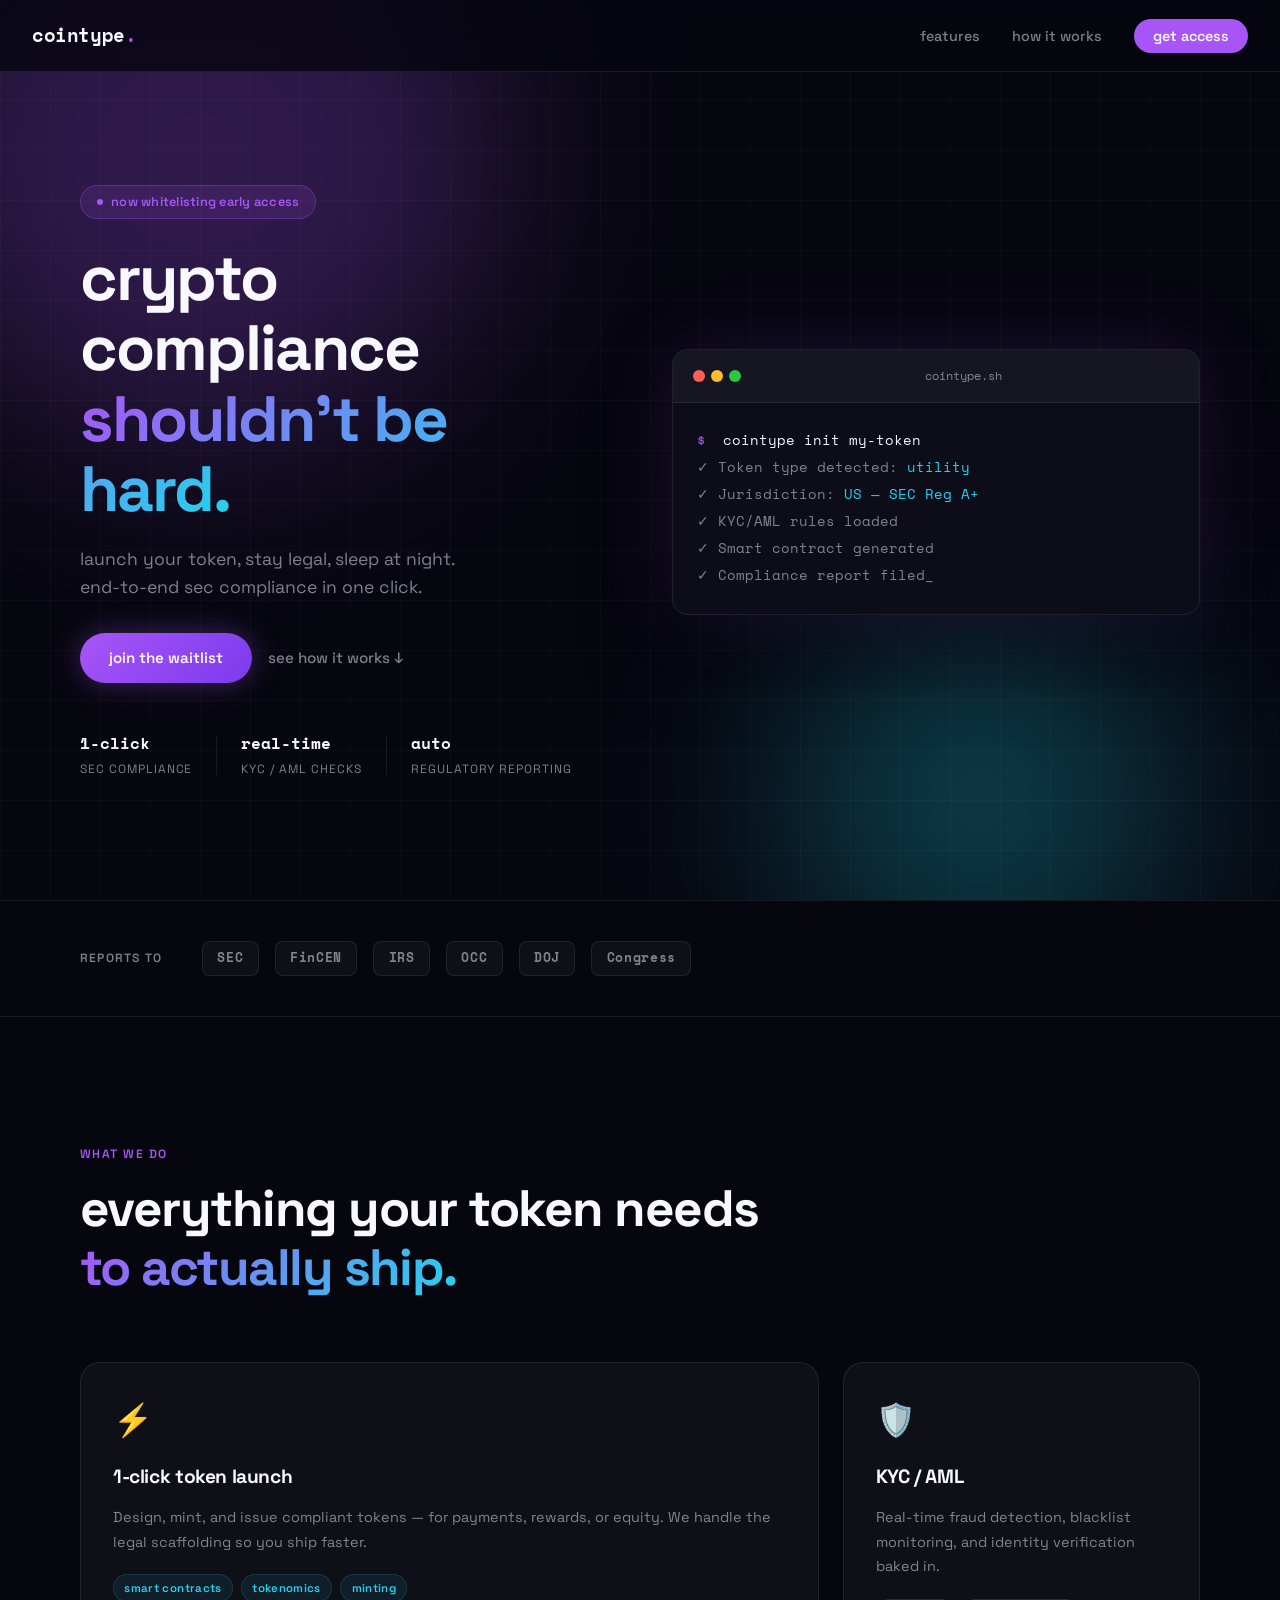
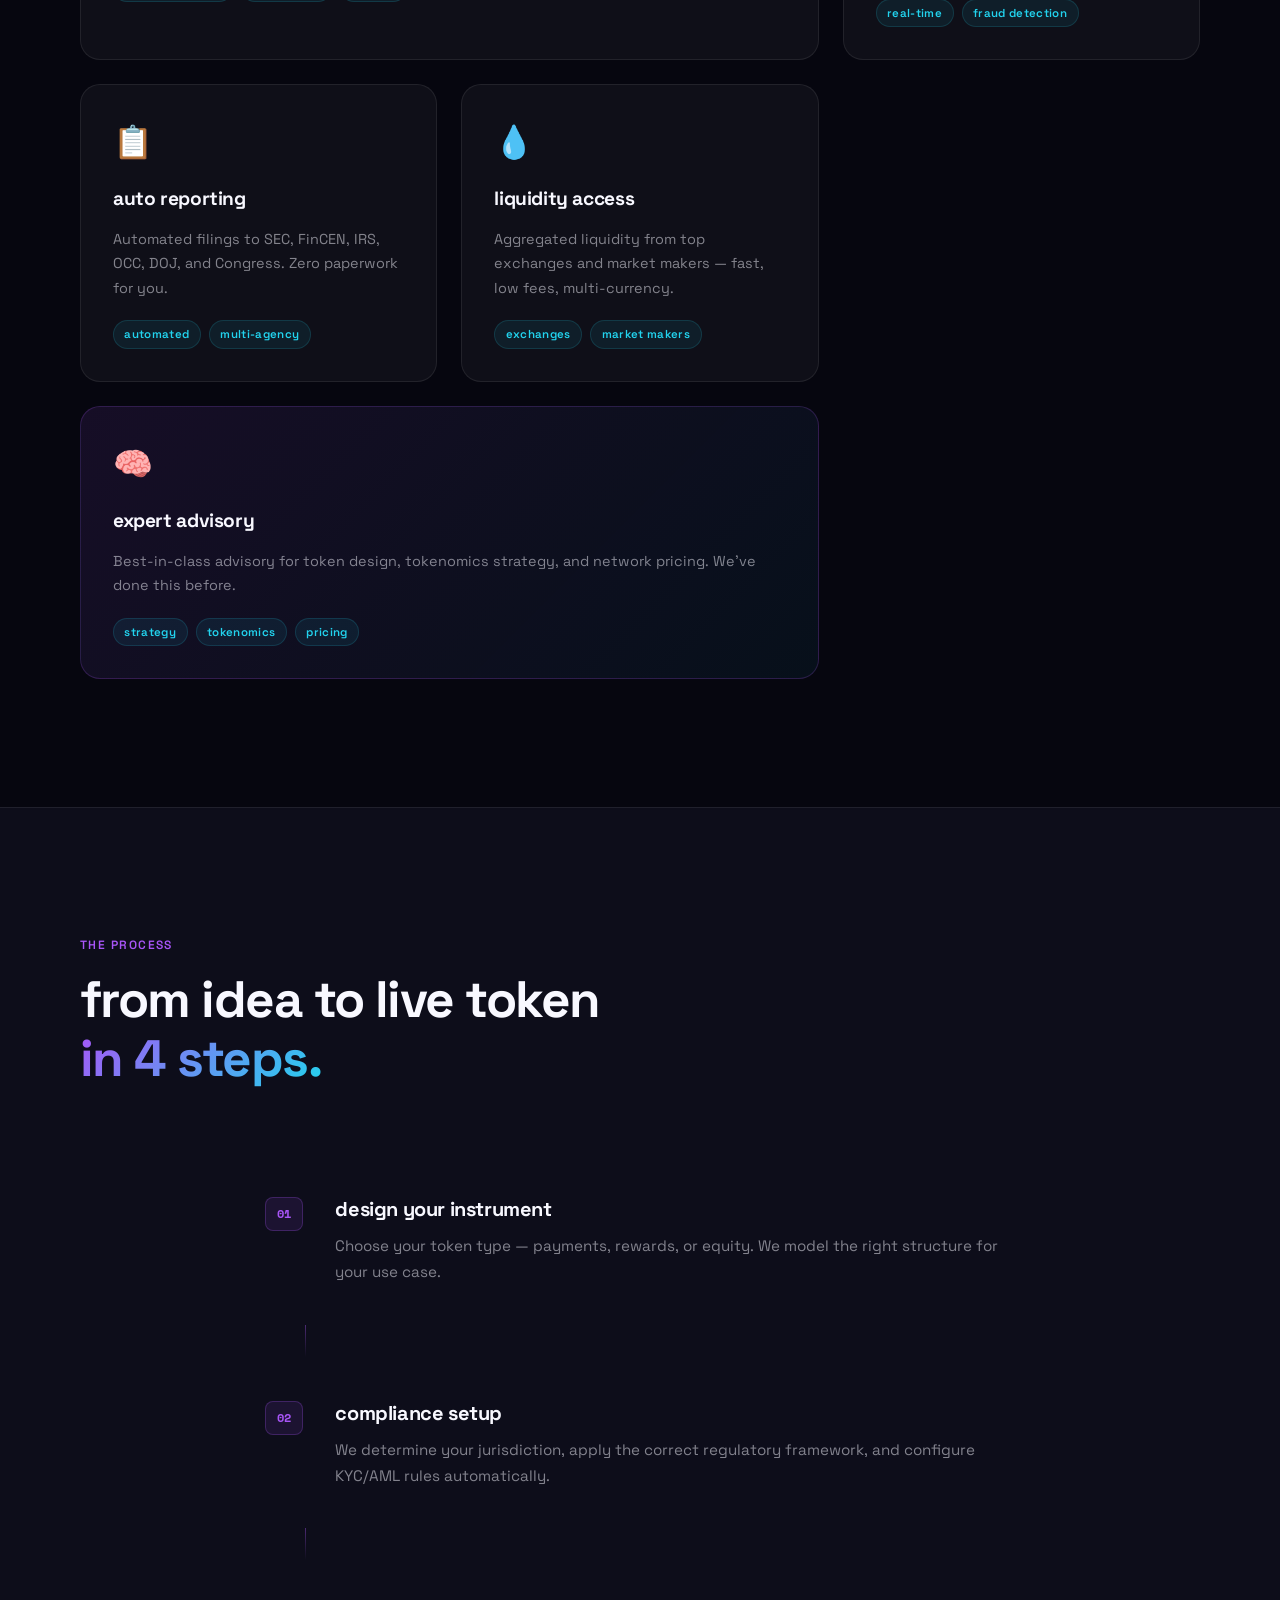
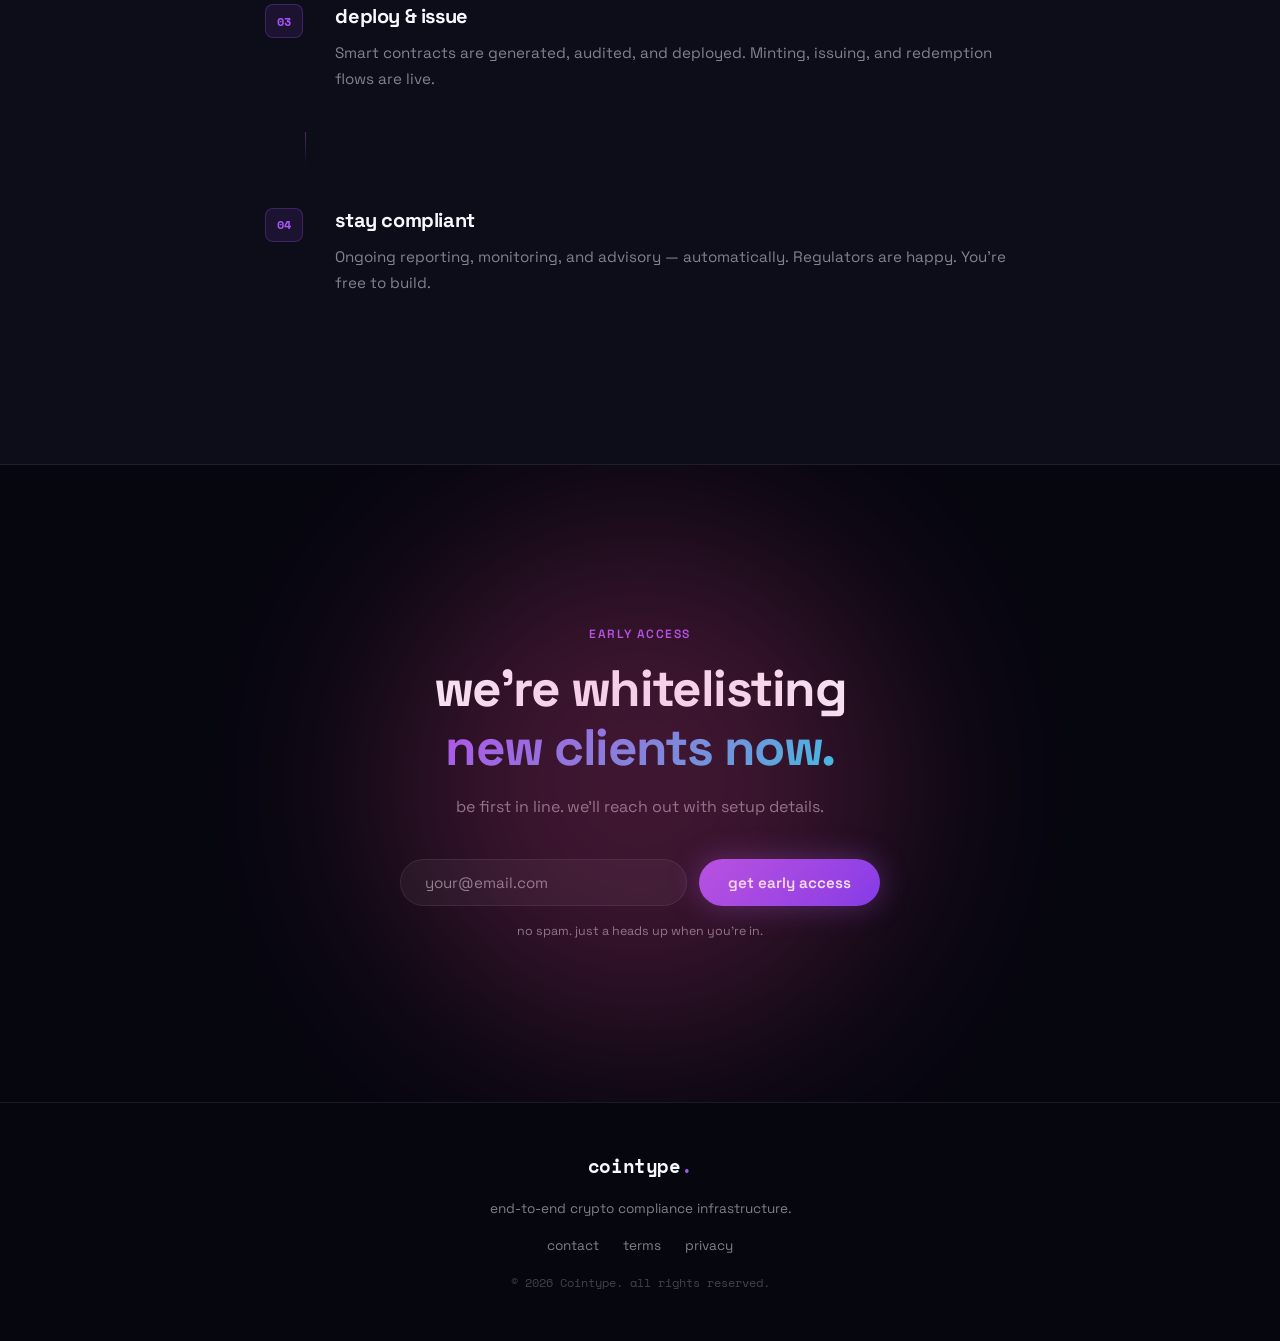
==== index.html @ ffee59d5 "Initial launch: Cointype redesign for Gen-Z/Gen-Alpha Co-Authored-By: Claude Sonnet 4.6 <noreply@ant" ====
<!DOCTYPE html>
<html lang="en">
<head>
  <meta charset="UTF-8" />
  <meta name="viewport" content="width=device-width, initial-scale=1.0" />
  <title>Cointype — Compliance, Unlocked</title>
  <link rel="preconnect" href="https://fonts.googleapis.com" />
  <link rel="preconnect" href="https://fonts.gstatic.com" crossorigin />
  <link href="https://fonts.googleapis.com/css2?family=Space+Grotesk:wght@300;400;500;600;700&family=Space+Mono:wght@400;700&display=swap" rel="stylesheet" />
  <link rel="stylesheet" href="styles.css" />
</head>
<body>

  <!-- NAV -->
  <nav class="nav">
    <a href="#" class="nav-logo">cointype<span class="dot">.</span></a>
    <ul class="nav-links">
      <li><a href="#features">features</a></li>
      <li><a href="#how">how it works</a></li>
      <li><a href="#waitlist" class="nav-cta">get access</a></li>
    </ul>
    <button class="hamburger" aria-label="menu">
      <span></span><span></span><span></span>
    </button>
  </nav>

  <!-- HERO -->
  <section class="hero">
    <div class="hero-bg">
      <div class="orb orb-1"></div>
      <div class="orb orb-2"></div>
      <div class="grid-overlay"></div>
    </div>
    <div class="hero-content">
      <div class="badge">
        <span class="badge-dot"></span>
        now whitelisting early access
      </div>
      <h1 class="hero-title">
        crypto compliance<br />
        <span class="gradient-text">shouldn't be hard.</span>
      </h1>
      <p class="hero-sub">
        launch your token, stay legal, sleep at night.<br />
        end-to-end sec compliance in one click.
      </p>
      <div class="hero-actions">
        <a href="#waitlist" class="btn-primary">join the waitlist</a>
        <a href="#how" class="btn-ghost">see how it works ↓</a>
      </div>
      <div class="hero-stats">
        <div class="stat">
          <span class="stat-num">1-click</span>
          <span class="stat-label">SEC compliance</span>
        </div>
        <div class="stat-div"></div>
        <div class="stat">
          <span class="stat-num">real-time</span>
          <span class="stat-label">KYC / AML checks</span>
        </div>
        <div class="stat-div"></div>
        <div class="stat">
          <span class="stat-num">auto</span>
          <span class="stat-label">regulatory reporting</span>
        </div>
      </div>
    </div>
    <div class="hero-visual">
      <div class="terminal">
        <div class="terminal-bar">
          <span class="t-dot red"></span>
          <span class="t-dot yellow"></span>
          <span class="t-dot green"></span>
          <span class="t-title">cointype.sh</span>
        </div>
        <div class="terminal-body">
          <p><span class="t-prompt">$</span> cointype init my-token</p>
          <p class="t-out">✓ Token type detected: <span class="t-hl">utility</span></p>
          <p class="t-out">✓ Jurisdiction: <span class="t-hl">US — SEC Reg A+</span></p>
          <p class="t-out">✓ KYC/AML rules loaded</p>
          <p class="t-out">✓ Smart contract generated</p>
          <p class="t-out typing">✓ Compliance report filed<span class="cursor">_</span></p>
        </div>
      </div>
    </div>
  </section>

  <!-- LOGOS -->
  <section class="logos-section">
    <p class="logos-label">reports to</p>
    <div class="logos-row">
      <span class="logo-tag">SEC</span>
      <span class="logo-tag">FinCEN</span>
      <span class="logo-tag">IRS</span>
      <span class="logo-tag">OCC</span>
      <span class="logo-tag">DOJ</span>
      <span class="logo-tag">Congress</span>
    </div>
  </section>

  <!-- FEATURES -->
  <section class="features" id="features">
    <div class="section-label">what we do</div>
    <h2 class="section-title">everything your token needs<br /><span class="gradient-text">to actually ship.</span></h2>

    <div class="features-grid">

      <div class="feature-card card-wide">
        <div class="feature-icon">⚡</div>
        <h3>1-click token launch</h3>
        <p>Design, mint, and issue compliant tokens — for payments, rewards, or equity. We handle the legal scaffolding so you ship faster.</p>
        <div class="feature-tags">
          <span>smart contracts</span>
          <span>tokenomics</span>
          <span>minting</span>
        </div>
      </div>

      <div class="feature-card">
        <div class="feature-icon">🛡️</div>
        <h3>KYC / AML</h3>
        <p>Real-time fraud detection, blacklist monitoring, and identity verification baked in.</p>
        <div class="feature-tags">
          <span>real-time</span>
          <span>fraud detection</span>
        </div>
      </div>

      <div class="feature-card">
        <div class="feature-icon">📋</div>
        <h3>auto reporting</h3>
        <p>Automated filings to SEC, FinCEN, IRS, OCC, DOJ, and Congress. Zero paperwork for you.</p>
        <div class="feature-tags">
          <span>automated</span>
          <span>multi-agency</span>
        </div>
      </div>

      <div class="feature-card">
        <div class="feature-icon">💧</div>
        <h3>liquidity access</h3>
        <p>Aggregated liquidity from top exchanges and market makers — fast, low fees, multi-currency.</p>
        <div class="feature-tags">
          <span>exchanges</span>
          <span>market makers</span>
        </div>
      </div>

      <div class="feature-card card-wide card-dark">
        <div class="feature-icon">🧠</div>
        <h3>expert advisory</h3>
        <p>Best-in-class advisory for token design, tokenomics strategy, and network pricing. We've done this before.</p>
        <div class="feature-tags">
          <span>strategy</span>
          <span>tokenomics</span>
          <span>pricing</span>
        </div>
      </div>

    </div>
  </section>

  <!-- HOW IT WORKS -->
  <section class="how" id="how">
    <div class="section-label">the process</div>
    <h2 class="section-title">from idea to live token<br /><span class="gradient-text">in 4 steps.</span></h2>

    <div class="steps">
      <div class="step">
        <div class="step-num">01</div>
        <div class="step-content">
          <h3>design your instrument</h3>
          <p>Choose your token type — payments, rewards, or equity. We model the right structure for your use case.</p>
        </div>
      </div>
      <div class="step-line"></div>
      <div class="step">
        <div class="step-num">02</div>
        <div class="step-content">
          <h3>compliance setup</h3>
          <p>We determine your jurisdiction, apply the correct regulatory framework, and configure KYC/AML rules automatically.</p>
        </div>
      </div>
      <div class="step-line"></div>
      <div class="step">
        <div class="step-num">03</div>
        <div class="step-content">
          <h3>deploy &amp; issue</h3>
          <p>Smart contracts are generated, audited, and deployed. Minting, issuing, and redemption flows are live.</p>
        </div>
      </div>
      <div class="step-line"></div>
      <div class="step">
        <div class="step-num">04</div>
        <div class="step-content">
          <h3>stay compliant</h3>
          <p>Ongoing reporting, monitoring, and advisory — automatically. Regulators are happy. You're free to build.</p>
        </div>
      </div>
    </div>
  </section>

  <!-- WAITLIST -->
  <section class="waitlist" id="waitlist">
    <div class="waitlist-inner">
      <div class="orb orb-3"></div>
      <div class="section-label">early access</div>
      <h2 class="waitlist-title">we're whitelisting<br /><span class="gradient-text">new clients now.</span></h2>
      <p class="waitlist-sub">be first in line. we'll reach out with setup details.</p>
      <form class="waitlist-form" id="waitlistForm">
        <input type="email" placeholder="your@email.com" required class="email-input" />
        <button type="submit" class="btn-primary">get early access</button>
      </form>
      <p class="waitlist-note">no spam. just a heads up when you're in.</p>
    </div>
  </section>

  <!-- FOOTER -->
  <footer class="footer">
    <div class="footer-inner">
      <a href="#" class="nav-logo">cointype<span class="dot">.</span></a>
      <p class="footer-tagline">end-to-end crypto compliance infrastructure.</p>
      <div class="footer-links">
        <a href="mailto:hello@cointype.io">contact</a>
        <a href="#">terms</a>
        <a href="#">privacy</a>
      </div>
      <p class="footer-copy">© 2026 Cointype. all rights reserved.</p>
    </div>
  </footer>

  <script src="script.js"></script>
</body>
</html>
---- styles.css ----
/* ==========================================
   COINTYPE — Gen-Z / Gen-Alpha Design System
   ========================================== */

*, *::before, *::after { box-sizing: border-box; margin: 0; padding: 0; }

:root {
  --bg:        #06060f;
  --bg-2:      #0d0d1a;
  --bg-card:   rgba(255,255,255,0.04);
  --border:    rgba(255,255,255,0.08);
  --purple:    #a855f7;
  --cyan:      #22d3ee;
  --pink:      #ec4899;
  --white:     #f8f8ff;
  --muted:     rgba(248,248,255,0.5);
  --font:      'Space Grotesk', sans-serif;
  --mono:      'Space Mono', monospace;
}

html { scroll-behavior: smooth; }

body {
  background: var(--bg);
  color: var(--white);
  font-family: var(--font);
  line-height: 1.6;
  overflow-x: hidden;
}

/* ── NAV ── */
.nav {
  position: fixed; top: 0; left: 0; right: 0; z-index: 100;
  display: flex; align-items: center; justify-content: space-between;
  padding: 1.25rem 2rem;
  background: rgba(6,6,15,0.8);
  backdrop-filter: blur(20px);
  border-bottom: 1px solid var(--border);
}

.nav-logo {
  font-family: var(--mono);
  font-size: 1.2rem;
  font-weight: 700;
  color: var(--white);
  text-decoration: none;
  letter-spacing: -0.02em;
}

.dot { color: var(--purple); }

.nav-links {
  display: flex; align-items: center; gap: 2rem;
  list-style: none;
}

.nav-links a {
  color: var(--muted);
  text-decoration: none;
  font-size: 0.9rem;
  font-weight: 500;
  transition: color 0.2s;
}

.nav-links a:hover { color: var(--white); }

.nav-cta {
  background: var(--purple) !important;
  color: var(--white) !important;
  padding: 0.5rem 1.2rem;
  border-radius: 100px;
  font-weight: 600 !important;
  transition: opacity 0.2s !important;
}
.nav-cta:hover { opacity: 0.85; }

.hamburger {
  display: none;
  flex-direction: column; gap: 5px;
  background: none; border: none; cursor: pointer; padding: 4px;
}
.hamburger span {
  display: block; width: 22px; height: 2px;
  background: var(--white); border-radius: 2px;
  transition: 0.3s;
}

/* ── HERO ── */
.hero {
  min-height: 100vh;
  display: grid;
  grid-template-columns: 1fr 1fr;
  align-items: center;
  gap: 4rem;
  padding: 10rem 5rem 6rem;
  position: relative;
  overflow: hidden;
}

.hero-bg {
  position: absolute; inset: 0; pointer-events: none; z-index: 0;
}

.orb {
  position: absolute; border-radius: 50%;
  filter: blur(100px); opacity: 0.25;
}
.orb-1 {
  width: 600px; height: 600px;
  background: var(--purple);
  top: -150px; left: -100px;
  animation: drift 8s ease-in-out infinite alternate;
}
.orb-2 {
  width: 400px; height: 400px;
  background: var(--cyan);
  bottom: -100px; right: 100px;
  animation: drift 10s ease-in-out infinite alternate-reverse;
}
.orb-3 {
  width: 500px; height: 500px;
  background: var(--pink);
  top: 50%; left: 50%;
  transform: translate(-50%, -50%);
  animation: drift 7s ease-in-out infinite alternate;
}

@keyframes drift {
  from { transform: translate(0, 0); }
  to   { transform: translate(30px, -30px); }
}

.grid-overlay {
  position: absolute; inset: 0;
  background-image:
    linear-gradient(rgba(255,255,255,0.025) 1px, transparent 1px),
    linear-gradient(90deg, rgba(255,255,255,0.025) 1px, transparent 1px);
  background-size: 50px 50px;
}

.hero-content { position: relative; z-index: 1; }
.hero-visual  { position: relative; z-index: 1; }

.badge {
  display: inline-flex; align-items: center; gap: 0.5rem;
  background: rgba(168, 85, 247, 0.12);
  border: 1px solid rgba(168, 85, 247, 0.3);
  color: var(--purple);
  padding: 0.35rem 1rem;
  border-radius: 100px;
  font-size: 0.8rem;
  font-weight: 600;
  letter-spacing: 0.02em;
  text-transform: lowercase;
  margin-bottom: 1.5rem;
}

.badge-dot {
  width: 6px; height: 6px; border-radius: 50%;
  background: var(--purple);
  animation: pulse 1.5s ease-in-out infinite;
}

@keyframes pulse {
  0%, 100% { opacity: 1; transform: scale(1); }
  50%       { opacity: 0.4; transform: scale(0.8); }
}

.hero-title {
  font-size: clamp(2.5rem, 5vw, 4.5rem);
  font-weight: 700;
  line-height: 1.1;
  letter-spacing: -0.03em;
  margin-bottom: 1.25rem;
}

.gradient-text {
  background: linear-gradient(135deg, var(--purple), var(--cyan));
  -webkit-background-clip: text;
  -webkit-text-fill-color: transparent;
  background-clip: text;
}

.hero-sub {
  font-size: 1.1rem;
  color: var(--muted);
  margin-bottom: 2rem;
  font-weight: 400;
}

.hero-actions {
  display: flex; align-items: center; gap: 1rem;
  flex-wrap: wrap;
  margin-bottom: 3rem;
}

.btn-primary {
  display: inline-block;
  background: linear-gradient(135deg, var(--purple), #7c3aed);
  color: var(--white);
  padding: 0.8rem 1.8rem;
  border-radius: 100px;
  font-weight: 600;
  font-size: 0.95rem;
  text-decoration: none;
  border: none;
  cursor: pointer;
  transition: transform 0.2s, box-shadow 0.2s;
  font-family: var(--font);
  box-shadow: 0 0 30px rgba(168,85,247,0.35);
}
.btn-primary:hover {
  transform: translateY(-2px);
  box-shadow: 0 0 50px rgba(168,85,247,0.55);
}

.btn-ghost {
  color: var(--muted);
  text-decoration: none;
  font-weight: 500;
  font-size: 0.95rem;
  transition: color 0.2s;
}
.btn-ghost:hover { color: var(--white); }

.hero-stats {
  display: flex; align-items: center; gap: 1.5rem;
}

.stat {
  display: flex; flex-direction: column; gap: 0.2rem;
}
.stat-num {
  font-family: var(--mono);
  font-size: 1rem;
  font-weight: 700;
  color: var(--white);
}
.stat-label {
  font-size: 0.75rem;
  color: var(--muted);
  text-transform: uppercase;
  letter-spacing: 0.08em;
}
.stat-div {
  width: 1px; height: 2.5rem;
  background: var(--border);
}

/* ── TERMINAL ── */
.terminal {
  background: #0d0d1a;
  border: 1px solid var(--border);
  border-radius: 16px;
  overflow: hidden;
  box-shadow: 0 0 80px rgba(168,85,247,0.15), 0 40px 80px rgba(0,0,0,0.5);
}

.terminal-bar {
  display: flex; align-items: center; gap: 6px;
  padding: 1rem 1.25rem;
  background: rgba(255,255,255,0.04);
  border-bottom: 1px solid var(--border);
}
.t-dot {
  width: 12px; height: 12px; border-radius: 50%;
}
.t-dot.red    { background: #ff5f57; }
.t-dot.yellow { background: #febc2e; }
.t-dot.green  { background: #28c840; }
.t-title {
  font-family: var(--mono);
  font-size: 0.75rem;
  color: var(--muted);
  margin-left: auto;
  margin-right: auto;
}

.terminal-body {
  padding: 1.5rem;
  font-family: var(--mono);
  font-size: 0.85rem;
  line-height: 2;
}

.t-prompt { color: var(--purple); margin-right: 0.5rem; }
.t-out    { color: var(--muted); }
.t-hl     { color: var(--cyan); }

.cursor {
  display: inline-block;
  animation: blink 1s step-end infinite;
}
@keyframes blink {
  0%, 100% { opacity: 1; }
  50%       { opacity: 0; }
}

.typing {
  animation: fadeIn 0.5s ease forwards;
}
@keyframes fadeIn {
  from { opacity: 0; } to { opacity: 1; }
}

/* ── LOGOS ── */
.logos-section {
  padding: 2.5rem 5rem;
  border-top: 1px solid var(--border);
  border-bottom: 1px solid var(--border);
  display: flex; align-items: center; gap: 2.5rem;
  flex-wrap: wrap;
}

.logos-label {
  font-size: 0.75rem;
  font-weight: 600;
  color: var(--muted);
  text-transform: uppercase;
  letter-spacing: 0.1em;
  white-space: nowrap;
}

.logos-row {
  display: flex; gap: 1rem; flex-wrap: wrap;
}

.logo-tag {
  font-family: var(--mono);
  font-size: 0.8rem;
  font-weight: 700;
  color: var(--muted);
  background: rgba(255,255,255,0.04);
  border: 1px solid var(--border);
  padding: 0.4rem 0.9rem;
  border-radius: 8px;
  letter-spacing: 0.05em;
  transition: color 0.2s, border-color 0.2s;
}
.logo-tag:hover {
  color: var(--purple);
  border-color: rgba(168,85,247,0.3);
}

/* ── FEATURES ── */
.features {
  padding: 8rem 5rem;
}

.section-label {
  font-size: 0.75rem;
  font-weight: 600;
  color: var(--purple);
  text-transform: uppercase;
  letter-spacing: 0.12em;
  margin-bottom: 1rem;
}

.section-title {
  font-size: clamp(2rem, 4vw, 3.2rem);
  font-weight: 700;
  letter-spacing: -0.03em;
  line-height: 1.15;
  margin-bottom: 4rem;
}

.features-grid {
  display: grid;
  grid-template-columns: repeat(3, 1fr);
  gap: 1.5rem;
}

.feature-card {
  background: var(--bg-card);
  border: 1px solid var(--border);
  border-radius: 20px;
  padding: 2rem;
  transition: border-color 0.3s, transform 0.3s;
}
.feature-card:hover {
  border-color: rgba(168,85,247,0.35);
  transform: translateY(-4px);
}

.card-wide { grid-column: span 2; }
.card-dark {
  background: linear-gradient(135deg, rgba(168,85,247,0.1), rgba(34,211,238,0.05));
  border-color: rgba(168,85,247,0.2);
}

.feature-icon {
  font-size: 2rem;
  margin-bottom: 1rem;
}

.feature-card h3 {
  font-size: 1.2rem;
  font-weight: 700;
  margin-bottom: 0.75rem;
  letter-spacing: -0.02em;
}

.feature-card p {
  color: var(--muted);
  font-size: 0.9rem;
  line-height: 1.7;
  margin-bottom: 1.25rem;
}

.feature-tags {
  display: flex; gap: 0.5rem; flex-wrap: wrap;
}

.feature-tags span {
  font-size: 0.72rem;
  font-weight: 600;
  color: var(--cyan);
  background: rgba(34,211,238,0.08);
  border: 1px solid rgba(34,211,238,0.15);
  padding: 0.25rem 0.65rem;
  border-radius: 100px;
  letter-spacing: 0.03em;
}

/* ── HOW IT WORKS ── */
.how {
  padding: 8rem 5rem;
  background: var(--bg-2);
  border-top: 1px solid var(--border);
  border-bottom: 1px solid var(--border);
}

.steps {
  display: flex; flex-direction: column;
  gap: 0;
  max-width: 750px;
  margin: 0 auto;
}

.step {
  display: flex; align-items: flex-start; gap: 2rem;
  padding: 2.5rem 0;
}

.step-num {
  font-family: var(--mono);
  font-size: 0.75rem;
  font-weight: 700;
  color: var(--purple);
  background: rgba(168,85,247,0.1);
  border: 1px solid rgba(168,85,247,0.25);
  padding: 0.4rem 0.7rem;
  border-radius: 8px;
  white-space: nowrap;
  flex-shrink: 0;
  margin-top: 0.25rem;
}

.step-content h3 {
  font-size: 1.25rem;
  font-weight: 700;
  letter-spacing: -0.02em;
  margin-bottom: 0.5rem;
}

.step-content p {
  color: var(--muted);
  font-size: 0.95rem;
  line-height: 1.7;
}

.step-line {
  width: 1px; height: 2rem;
  background: linear-gradient(to bottom, rgba(168,85,247,0.4), transparent);
  margin-left: 2.5rem;
}

/* ── WAITLIST ── */
.waitlist {
  padding: 10rem 5rem;
  position: relative;
  overflow: hidden;
  text-align: center;
}

.waitlist-inner {
  position: relative; z-index: 1;
  max-width: 600px; margin: 0 auto;
}

.waitlist-title {
  font-size: clamp(2.2rem, 4vw, 3.5rem);
  font-weight: 700;
  letter-spacing: -0.03em;
  line-height: 1.15;
  margin-bottom: 1rem;
}

.waitlist-sub {
  color: var(--muted);
  font-size: 1rem;
  margin-bottom: 2.5rem;
}

.waitlist-form {
  display: flex; gap: 0.75rem;
  max-width: 480px; margin: 0 auto 1rem;
  flex-wrap: wrap; justify-content: center;
}

.email-input {
  flex: 1; min-width: 200px;
  background: rgba(255,255,255,0.05);
  border: 1px solid var(--border);
  border-radius: 100px;
  padding: 0.8rem 1.5rem;
  color: var(--white);
  font-size: 0.95rem;
  font-family: var(--font);
  outline: none;
  transition: border-color 0.2s;
}
.email-input:focus {
  border-color: rgba(168,85,247,0.5);
}
.email-input::placeholder { color: var(--muted); }

.waitlist-note {
  font-size: 0.78rem;
  color: var(--muted);
}

/* ── FOOTER ── */
.footer {
  border-top: 1px solid var(--border);
  padding: 3rem 5rem;
}

.footer-inner {
  display: flex; flex-direction: column;
  align-items: center; gap: 1rem;
  text-align: center;
}

.footer-tagline {
  color: var(--muted);
  font-size: 0.85rem;
}

.footer-links {
  display: flex; gap: 1.5rem;
}

.footer-links a {
  color: var(--muted);
  text-decoration: none;
  font-size: 0.85rem;
  transition: color 0.2s;
}
.footer-links a:hover { color: var(--white); }

.footer-copy {
  font-size: 0.78rem;
  color: rgba(248,248,255,0.25);
  font-family: var(--mono);
}

/* ── RESPONSIVE ── */
@media (max-width: 1024px) {
  .hero {
    grid-template-columns: 1fr;
    padding: 8rem 2.5rem 5rem;
    text-align: center;
  }
  .hero-visual { display: none; }
  .hero-stats { justify-content: center; }
  .hero-actions { justify-content: center; }
  .badge { display: inline-flex; }

  .features-grid {
    grid-template-columns: repeat(2, 1fr);
  }
  .card-wide { grid-column: span 2; }
}

@media (max-width: 768px) {
  .nav-links { display: none; }
  .hamburger { display: flex; }

  .hero { padding: 7rem 1.5rem 4rem; }
  .logos-section { padding: 2rem 1.5rem; }
  .features { padding: 5rem 1.5rem; }
  .how { padding: 5rem 1.5rem; }
  .waitlist { padding: 6rem 1.5rem; }
  .footer { padding: 2.5rem 1.5rem; }

  .features-grid {
    grid-template-columns: 1fr;
  }
  .card-wide { grid-column: span 1; }
}

@media (max-width: 480px) {
  .hero-title { font-size: 2.2rem; }
  .hero-stats { flex-direction: column; gap: 1rem; align-items: flex-start; }
  .stat-div { display: none; }
  .waitlist-form { flex-direction: column; }
  .email-input { min-width: 100%; }
}
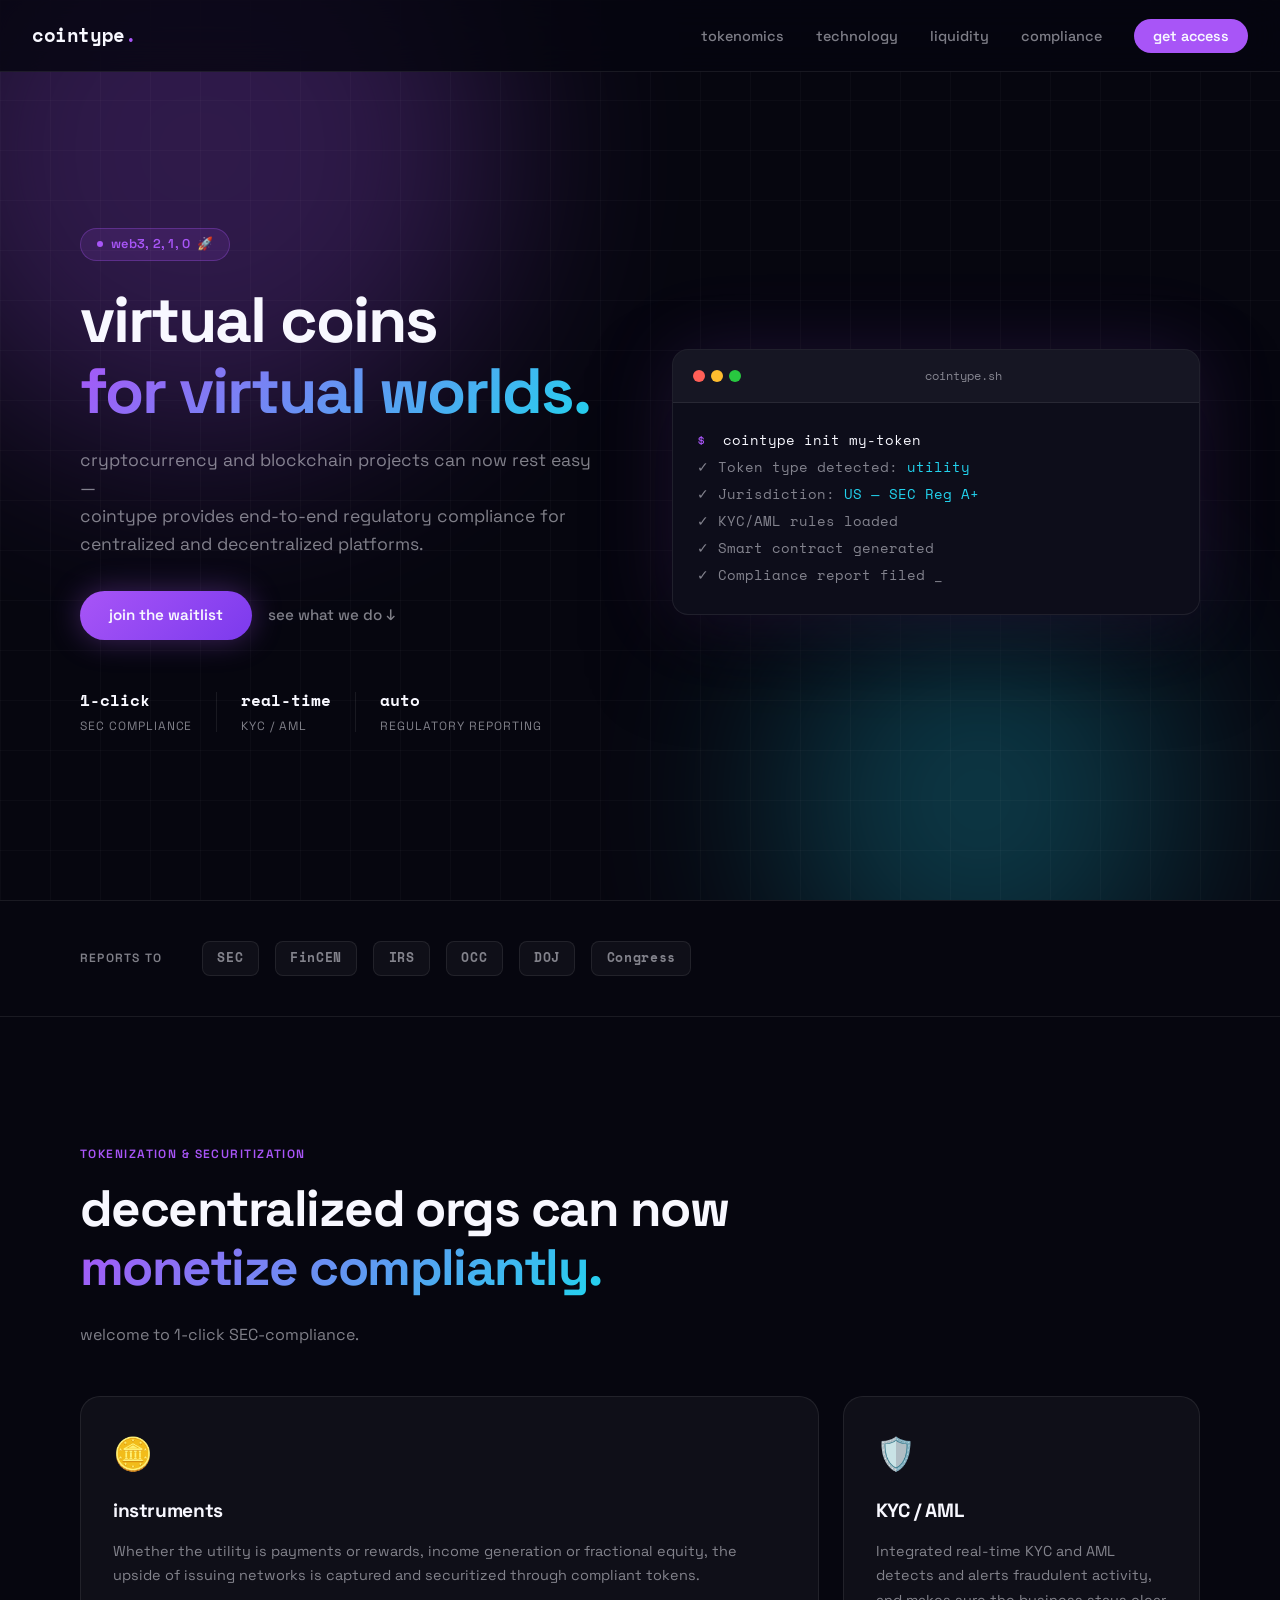
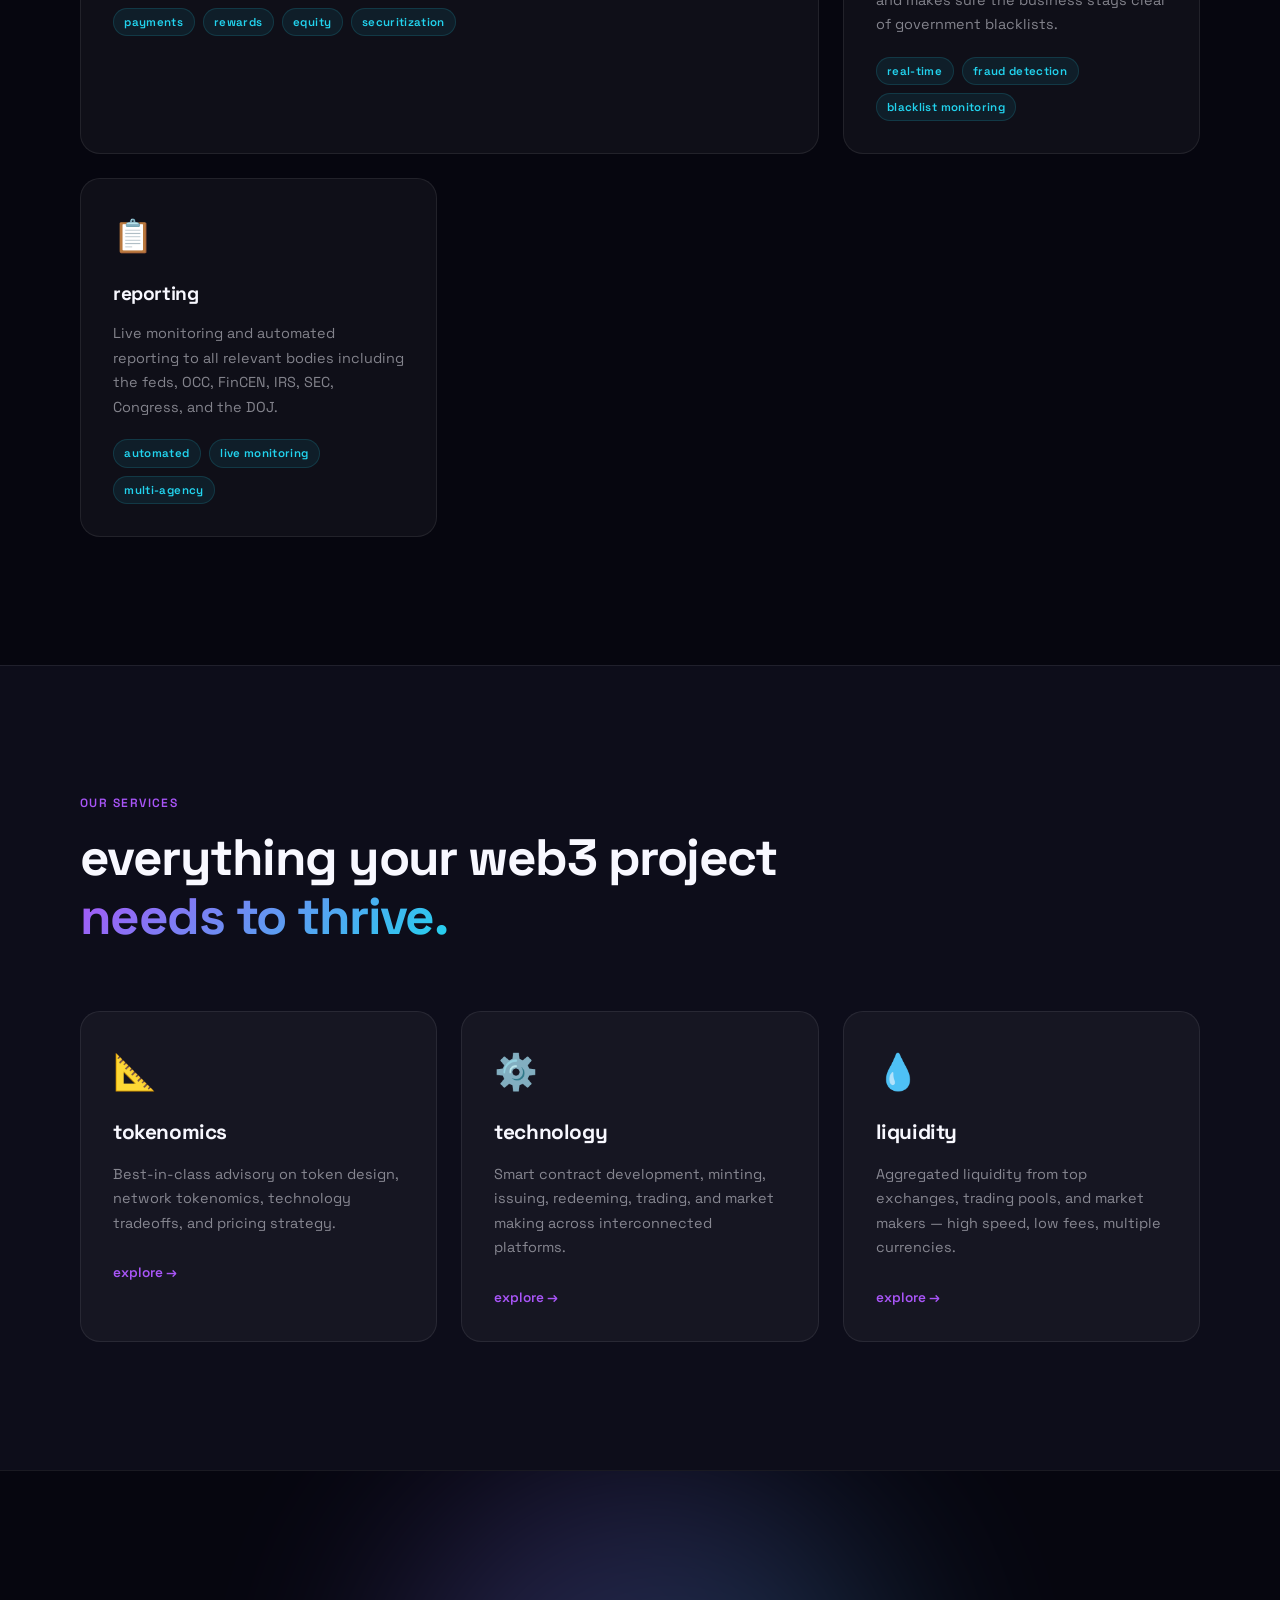
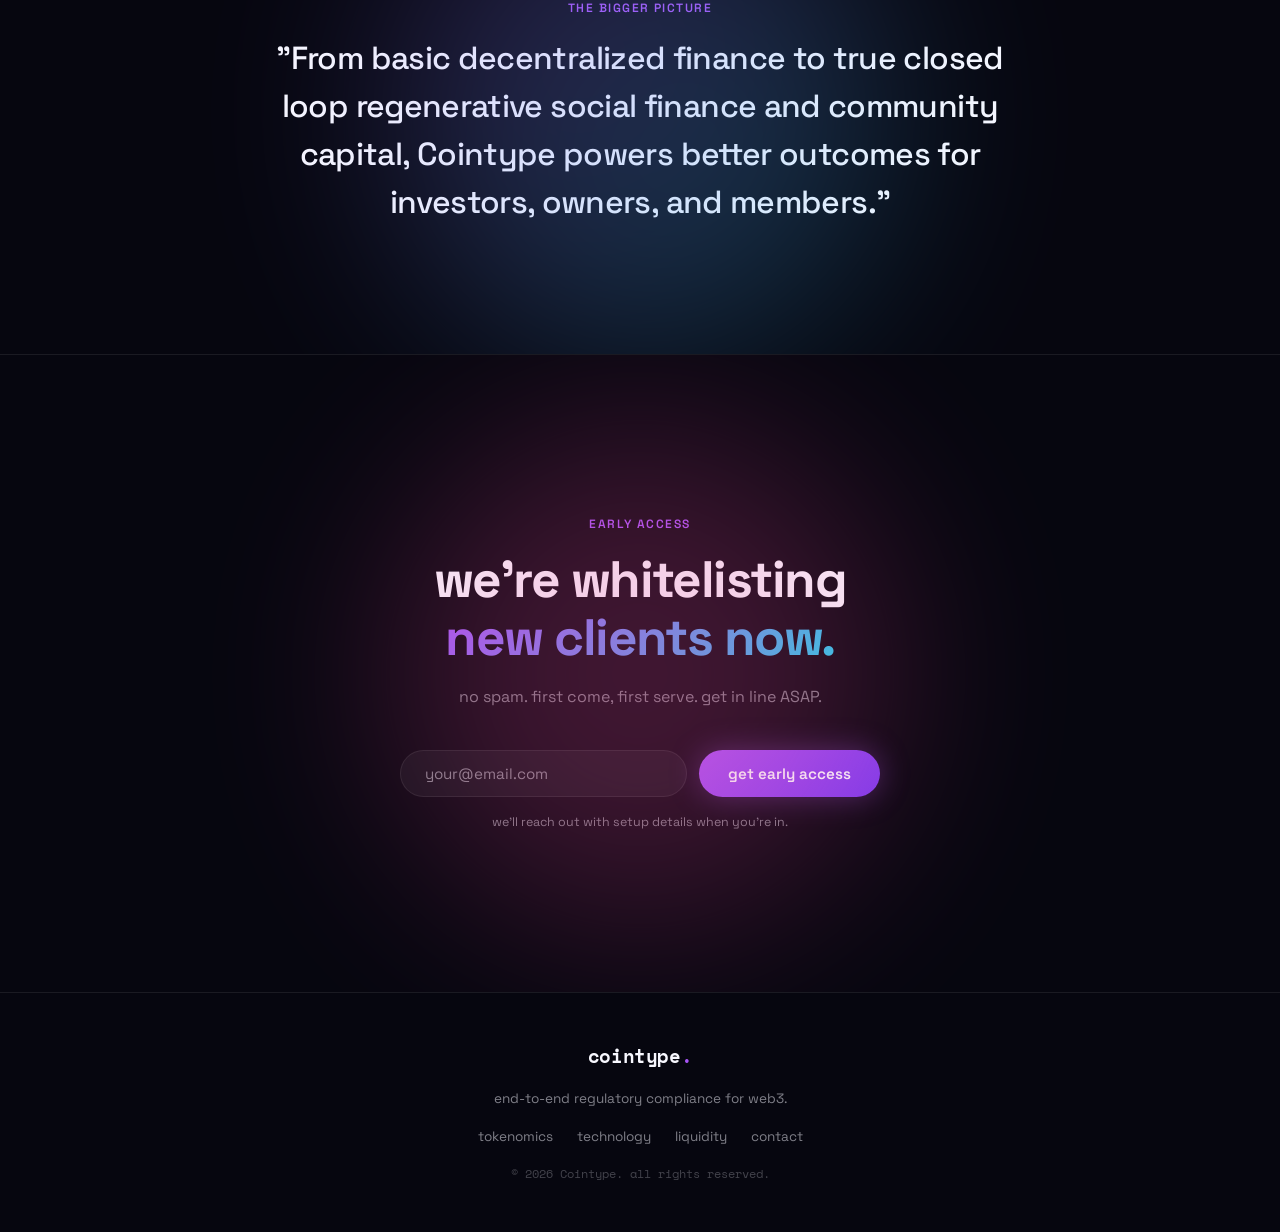
==== commit 6da23a7a: "Add full content from carrd site + dedicated service pages - Update index.html with accurate tagline" ====
--- a/index.html
+++ b/index.html
@@ -3,7 +3,7 @@
 <head>
   <meta charset="UTF-8" />
   <meta name="viewport" content="width=device-width, initial-scale=1.0" />
-  <title>Cointype — Compliance, Unlocked</title>
+  <title>Cointype — Virtual Coins for Virtual Worlds</title>
   <link rel="preconnect" href="https://fonts.googleapis.com" />
   <link rel="preconnect" href="https://fonts.gstatic.com" crossorigin />
   <link href="https://fonts.googleapis.com/css2?family=Space+Grotesk:wght@300;400;500;600;700&family=Space+Mono:wght@400;700&display=swap" rel="stylesheet" />
@@ -13,10 +13,12 @@
 
   <!-- NAV -->
   <nav class="nav">
-    <a href="#" class="nav-logo">cointype<span class="dot">.</span></a>
+    <a href="index.html" class="nav-logo">cointype<span class="dot">.</span></a>
     <ul class="nav-links">
-      <li><a href="#features">features</a></li>
-      <li><a href="#how">how it works</a></li>
+      <li><a href="tokenomics.html">tokenomics</a></li>
+      <li><a href="technology.html">technology</a></li>
+      <li><a href="liquidity.html">liquidity</a></li>
+      <li><a href="#compliance">compliance</a></li>
       <li><a href="#waitlist" class="nav-cta">get access</a></li>
     </ul>
     <button class="hamburger" aria-label="menu">
@@ -34,19 +36,20 @@
     <div class="hero-content">
       <div class="badge">
         <span class="badge-dot"></span>
-        now whitelisting early access
+        web3, 2, 1, 0 &nbsp;🚀
       </div>
       <h1 class="hero-title">
-        crypto compliance<br />
-        <span class="gradient-text">shouldn't be hard.</span>
+        virtual coins<br />
+        <span class="gradient-text">for virtual worlds.</span>
       </h1>
       <p class="hero-sub">
-        launch your token, stay legal, sleep at night.<br />
-        end-to-end sec compliance in one click.
+        cryptocurrency and blockchain projects can now rest easy —<br />
+        cointype provides end-to-end regulatory compliance for<br />
+        centralized and decentralized platforms.
       </p>
       <div class="hero-actions">
         <a href="#waitlist" class="btn-primary">join the waitlist</a>
-        <a href="#how" class="btn-ghost">see how it works ↓</a>
+        <a href="#compliance" class="btn-ghost">see what we do ↓</a>
       </div>
       <div class="hero-stats">
         <div class="stat">
@@ -56,7 +59,7 @@
         <div class="stat-div"></div>
         <div class="stat">
           <span class="stat-num">real-time</span>
-          <span class="stat-label">KYC / AML checks</span>
+          <span class="stat-label">KYC / AML</span>
         </div>
         <div class="stat-div"></div>
         <div class="stat">
@@ -79,13 +82,13 @@
           <p class="t-out">✓ Jurisdiction: <span class="t-hl">US — SEC Reg A+</span></p>
           <p class="t-out">✓ KYC/AML rules loaded</p>
           <p class="t-out">✓ Smart contract generated</p>
-          <p class="t-out typing">✓ Compliance report filed<span class="cursor">_</span></p>
-        </div>
-      </div>
-    </div>
-  </section>
-
-  <!-- LOGOS -->
+          <p class="t-out">✓ Compliance report filed <span class="cursor">_</span></p>
+        </div>
+      </div>
+    </div>
+  </section>
+
+  <!-- REPORTS TO -->
   <section class="logos-section">
     <p class="logos-label">reports to</p>
     <div class="logos-row">
@@ -98,105 +101,86 @@
     </div>
   </section>
 
-  <!-- FEATURES -->
-  <section class="features" id="features">
-    <div class="section-label">what we do</div>
-    <h2 class="section-title">everything your token needs<br /><span class="gradient-text">to actually ship.</span></h2>
+  <!-- COMPLIANCE / TOKENIZATION -->
+  <section class="features" id="compliance">
+    <div class="section-label">tokenization &amp; securitization</div>
+    <h2 class="section-title">decentralized orgs can now<br /><span class="gradient-text">monetize compliantly.</span></h2>
+    <p class="section-sub">welcome to 1-click SEC-compliance.</p>
 
     <div class="features-grid">
 
       <div class="feature-card card-wide">
-        <div class="feature-icon">⚡</div>
-        <h3>1-click token launch</h3>
-        <p>Design, mint, and issue compliant tokens — for payments, rewards, or equity. We handle the legal scaffolding so you ship faster.</p>
+        <div class="feature-icon">🪙</div>
+        <h3>instruments</h3>
+        <p>Whether the utility is payments or rewards, income generation or fractional equity, the upside of issuing networks is captured and securitized through compliant tokens.</p>
         <div class="feature-tags">
-          <span>smart contracts</span>
-          <span>tokenomics</span>
-          <span>minting</span>
+          <span>payments</span>
+          <span>rewards</span>
+          <span>equity</span>
+          <span>securitization</span>
         </div>
       </div>
 
       <div class="feature-card">
         <div class="feature-icon">🛡️</div>
         <h3>KYC / AML</h3>
-        <p>Real-time fraud detection, blacklist monitoring, and identity verification baked in.</p>
+        <p>Integrated real-time KYC and AML detects and alerts fraudulent activity, and makes sure the business stays clear of government blacklists.</p>
         <div class="feature-tags">
           <span>real-time</span>
           <span>fraud detection</span>
+          <span>blacklist monitoring</span>
         </div>
       </div>
 
       <div class="feature-card">
         <div class="feature-icon">📋</div>
-        <h3>auto reporting</h3>
-        <p>Automated filings to SEC, FinCEN, IRS, OCC, DOJ, and Congress. Zero paperwork for you.</p>
+        <h3>reporting</h3>
+        <p>Live monitoring and automated reporting to all relevant bodies including the feds, OCC, FinCEN, IRS, SEC, Congress, and the DOJ.</p>
         <div class="feature-tags">
           <span>automated</span>
+          <span>live monitoring</span>
           <span>multi-agency</span>
         </div>
       </div>
 
-      <div class="feature-card">
-        <div class="feature-icon">💧</div>
-        <h3>liquidity access</h3>
-        <p>Aggregated liquidity from top exchanges and market makers — fast, low fees, multi-currency.</p>
-        <div class="feature-tags">
-          <span>exchanges</span>
-          <span>market makers</span>
-        </div>
-      </div>
-
-      <div class="feature-card card-wide card-dark">
-        <div class="feature-icon">🧠</div>
-        <h3>expert advisory</h3>
-        <p>Best-in-class advisory for token design, tokenomics strategy, and network pricing. We've done this before.</p>
-        <div class="feature-tags">
-          <span>strategy</span>
-          <span>tokenomics</span>
-          <span>pricing</span>
-        </div>
-      </div>
-
-    </div>
-  </section>
-
-  <!-- HOW IT WORKS -->
-  <section class="how" id="how">
-    <div class="section-label">the process</div>
-    <h2 class="section-title">from idea to live token<br /><span class="gradient-text">in 4 steps.</span></h2>
-
-    <div class="steps">
-      <div class="step">
-        <div class="step-num">01</div>
-        <div class="step-content">
-          <h3>design your instrument</h3>
-          <p>Choose your token type — payments, rewards, or equity. We model the right structure for your use case.</p>
-        </div>
-      </div>
-      <div class="step-line"></div>
-      <div class="step">
-        <div class="step-num">02</div>
-        <div class="step-content">
-          <h3>compliance setup</h3>
-          <p>We determine your jurisdiction, apply the correct regulatory framework, and configure KYC/AML rules automatically.</p>
-        </div>
-      </div>
-      <div class="step-line"></div>
-      <div class="step">
-        <div class="step-num">03</div>
-        <div class="step-content">
-          <h3>deploy &amp; issue</h3>
-          <p>Smart contracts are generated, audited, and deployed. Minting, issuing, and redemption flows are live.</p>
-        </div>
-      </div>
-      <div class="step-line"></div>
-      <div class="step">
-        <div class="step-num">04</div>
-        <div class="step-content">
-          <h3>stay compliant</h3>
-          <p>Ongoing reporting, monitoring, and advisory — automatically. Regulators are happy. You're free to build.</p>
-        </div>
-      </div>
+    </div>
+  </section>
+
+  <!-- SERVICES OVERVIEW -->
+  <section class="services-overview">
+    <div class="section-label">our services</div>
+    <h2 class="section-title">everything your web3 project<br /><span class="gradient-text">needs to thrive.</span></h2>
+
+    <div class="services-grid">
+      <a href="tokenomics.html" class="service-card">
+        <div class="service-icon">📐</div>
+        <h3>tokenomics</h3>
+        <p>Best-in-class advisory on token design, network tokenomics, technology tradeoffs, and pricing strategy.</p>
+        <span class="service-link">explore →</span>
+      </a>
+      <a href="technology.html" class="service-card">
+        <div class="service-icon">⚙️</div>
+        <h3>technology</h3>
+        <p>Smart contract development, minting, issuing, redeeming, trading, and market making across interconnected platforms.</p>
+        <span class="service-link">explore →</span>
+      </a>
+      <a href="liquidity.html" class="service-card">
+        <div class="service-icon">💧</div>
+        <h3>liquidity</h3>
+        <p>Aggregated liquidity from top exchanges, trading pools, and market makers — high speed, low fees, multiple currencies.</p>
+        <span class="service-link">explore →</span>
+      </a>
+    </div>
+  </section>
+
+  <!-- VISION -->
+  <section class="vision">
+    <div class="vision-inner">
+      <div class="orb orb-vision"></div>
+      <div class="section-label">the bigger picture</div>
+      <blockquote class="vision-quote">
+        "From basic decentralized finance to true closed loop regenerative social finance and community capital, Cointype powers better outcomes for investors, owners, and members."
+      </blockquote>
     </div>
   </section>
 
@@ -206,24 +190,25 @@
       <div class="orb orb-3"></div>
       <div class="section-label">early access</div>
       <h2 class="waitlist-title">we're whitelisting<br /><span class="gradient-text">new clients now.</span></h2>
-      <p class="waitlist-sub">be first in line. we'll reach out with setup details.</p>
+      <p class="waitlist-sub">no spam. first come, first serve. get in line ASAP.</p>
       <form class="waitlist-form" id="waitlistForm">
         <input type="email" placeholder="your@email.com" required class="email-input" />
         <button type="submit" class="btn-primary">get early access</button>
       </form>
-      <p class="waitlist-note">no spam. just a heads up when you're in.</p>
+      <p class="waitlist-note">we'll reach out with setup details when you're in.</p>
     </div>
   </section>
 
   <!-- FOOTER -->
   <footer class="footer">
     <div class="footer-inner">
-      <a href="#" class="nav-logo">cointype<span class="dot">.</span></a>
-      <p class="footer-tagline">end-to-end crypto compliance infrastructure.</p>
+      <a href="index.html" class="nav-logo">cointype<span class="dot">.</span></a>
+      <p class="footer-tagline">end-to-end regulatory compliance for web3.</p>
       <div class="footer-links">
-        <a href="mailto:hello@cointype.io">contact</a>
-        <a href="#">terms</a>
-        <a href="#">privacy</a>
+        <a href="tokenomics.html">tokenomics</a>
+        <a href="technology.html">technology</a>
+        <a href="liquidity.html">liquidity</a>
+        <a href="mailto:hello@cointype.xyz">contact</a>
       </div>
       <p class="footer-copy">© 2026 Cointype. all rights reserved.</p>
     </div>
--- a/styles.css
+++ b/styles.css
@@ -565,6 +565,356 @@
   font-family: var(--mono);
 }
 
+/* ── SERVICES OVERVIEW (homepage) ── */
+.services-overview {
+  padding: 8rem 5rem;
+  background: var(--bg-2);
+  border-top: 1px solid var(--border);
+}
+
+.section-sub {
+  color: var(--muted);
+  font-size: 1rem;
+  margin-top: -2.5rem;
+  margin-bottom: 3rem;
+}
+
+.services-grid {
+  display: grid;
+  grid-template-columns: repeat(3, 1fr);
+  gap: 1.5rem;
+}
+
+.service-card {
+  display: block;
+  background: var(--bg-card);
+  border: 1px solid var(--border);
+  border-radius: 20px;
+  padding: 2rem;
+  text-decoration: none;
+  color: var(--white);
+  transition: border-color 0.3s, transform 0.3s;
+}
+.service-card:hover {
+  border-color: rgba(168,85,247,0.4);
+  transform: translateY(-4px);
+}
+
+.service-icon {
+  font-size: 2.2rem;
+  margin-bottom: 1rem;
+}
+
+.service-card h3 {
+  font-size: 1.3rem;
+  font-weight: 700;
+  letter-spacing: -0.02em;
+  margin-bottom: 0.75rem;
+}
+
+.service-card p {
+  color: var(--muted);
+  font-size: 0.9rem;
+  line-height: 1.7;
+  margin-bottom: 1.5rem;
+}
+
+.service-link {
+  font-size: 0.85rem;
+  font-weight: 600;
+  color: var(--purple);
+}
+
+/* ── VISION ── */
+.vision {
+  padding: 8rem 5rem;
+  position: relative;
+  overflow: hidden;
+  border-top: 1px solid var(--border);
+  border-bottom: 1px solid var(--border);
+}
+
+.vision-inner {
+  position: relative; z-index: 1;
+  max-width: 800px; margin: 0 auto; text-align: center;
+}
+
+.orb-vision {
+  width: 500px; height: 500px;
+  background: linear-gradient(135deg, var(--purple), var(--cyan));
+  top: 50%; left: 50%;
+  transform: translate(-50%, -50%);
+  animation: drift 9s ease-in-out infinite alternate;
+}
+
+.vision-quote {
+  font-size: clamp(1.3rem, 2.5vw, 2rem);
+  font-weight: 500;
+  line-height: 1.5;
+  letter-spacing: -0.02em;
+  color: var(--white);
+  font-style: normal;
+  border: none;
+}
+
+/* ── PAGE HERO (inner pages) ── */
+.page-hero {
+  padding: 10rem 5rem 6rem;
+  position: relative;
+  overflow: hidden;
+  border-bottom: 1px solid var(--border);
+}
+
+.page-hero-content {
+  position: relative; z-index: 1;
+  max-width: 700px;
+}
+
+.breadcrumb {
+  font-size: 0.8rem;
+  color: var(--muted);
+  font-family: var(--mono);
+  margin-bottom: 1.5rem;
+}
+.breadcrumb a {
+  color: var(--purple);
+  text-decoration: none;
+}
+.breadcrumb a:hover { text-decoration: underline; }
+
+.page-hero-icon {
+  font-size: 3rem;
+  margin-bottom: 1rem;
+}
+
+.page-title {
+  font-size: clamp(2.8rem, 5vw, 5rem);
+  font-weight: 700;
+  letter-spacing: -0.03em;
+  line-height: 1.1;
+  margin-bottom: 1.5rem;
+}
+
+.page-sub {
+  font-size: 1.1rem;
+  color: var(--muted);
+  line-height: 1.7;
+  max-width: 600px;
+}
+
+/* ── PAGE INTRO ── */
+.page-intro {
+  padding: 5rem 5rem;
+  border-bottom: 1px solid var(--border);
+}
+
+.intro-inner {
+  max-width: 750px;
+  display: flex; flex-direction: column; gap: 1.25rem;
+}
+
+.intro-text {
+  font-size: 1.05rem;
+  color: var(--muted);
+  line-height: 1.8;
+}
+.intro-text:first-child {
+  font-size: 1.2rem;
+  color: var(--white);
+  font-weight: 500;
+}
+
+/* ── PAGE SERVICES (detail grid) ── */
+.page-services {
+  padding: 8rem 5rem;
+}
+
+.detail-grid {
+  display: grid;
+  grid-template-columns: repeat(2, 1fr);
+  gap: 1.5rem;
+  margin-top: 1rem;
+}
+
+.detail-card {
+  background: var(--bg-card);
+  border: 1px solid var(--border);
+  border-radius: 20px;
+  padding: 2.25rem;
+  transition: border-color 0.3s, transform 0.3s;
+}
+.detail-card:hover {
+  border-color: rgba(168,85,247,0.3);
+  transform: translateY(-3px);
+}
+
+.card-highlight {
+  background: linear-gradient(135deg, rgba(168,85,247,0.08), rgba(34,211,238,0.04));
+  border-color: rgba(168,85,247,0.2);
+}
+
+.detail-num {
+  font-family: var(--mono);
+  font-size: 0.72rem;
+  font-weight: 700;
+  color: var(--purple);
+  background: rgba(168,85,247,0.1);
+  border: 1px solid rgba(168,85,247,0.2);
+  padding: 0.3rem 0.6rem;
+  border-radius: 6px;
+  display: inline-block;
+  margin-bottom: 1rem;
+}
+
+.detail-card h3 {
+  font-size: 1.2rem;
+  font-weight: 700;
+  letter-spacing: -0.02em;
+  margin-bottom: 0.75rem;
+}
+
+.detail-card > p {
+  color: var(--muted);
+  font-size: 0.9rem;
+  line-height: 1.7;
+  margin-bottom: 1.25rem;
+}
+
+.detail-list {
+  list-style: none;
+  display: flex; flex-direction: column; gap: 0.5rem;
+}
+
+.detail-list li {
+  font-size: 0.85rem;
+  color: var(--muted);
+  padding-left: 1.2rem;
+  position: relative;
+}
+.detail-list li::before {
+  content: '→';
+  position: absolute; left: 0;
+  color: var(--cyan);
+  font-size: 0.8rem;
+}
+
+/* ── LIFECYCLE (technology page) ── */
+.ecosystem {
+  padding: 5rem 5rem;
+  background: var(--bg-2);
+  border-top: 1px solid var(--border);
+  border-bottom: 1px solid var(--border);
+}
+
+.lifecycle {
+  display: flex; align-items: center;
+  gap: 0; flex-wrap: wrap;
+  margin-top: 2.5rem;
+}
+
+.lifecycle-step {
+  display: flex; align-items: center;
+  gap: 1rem;
+}
+
+.lc-icon {
+  font-size: 2rem;
+  background: var(--bg-card);
+  border: 1px solid var(--border);
+  width: 72px; height: 72px;
+  border-radius: 16px;
+  display: flex; align-items: center; justify-content: center;
+  transition: border-color 0.2s;
+}
+.lifecycle-step:hover .lc-icon {
+  border-color: rgba(168,85,247,0.4);
+}
+
+.lc-label {
+  font-size: 0.75rem;
+  font-weight: 600;
+  color: var(--muted);
+  text-transform: uppercase;
+  letter-spacing: 0.08em;
+  position: absolute;
+  margin-top: 5rem;
+}
+
+.lifecycle-step { position: relative; }
+
+.lc-arrow {
+  color: var(--purple);
+  font-size: 1.2rem;
+  margin: 0 0.5rem;
+  opacity: 0.5;
+}
+
+/* ── STATS BAR (liquidity page) ── */
+.stats-bar {
+  padding: 2.5rem 5rem;
+  border-bottom: 1px solid var(--border);
+  background: var(--bg-2);
+}
+
+.stats-bar-inner {
+  display: flex; align-items: center;
+  gap: 2rem; flex-wrap: wrap;
+}
+
+.stat-item {
+  display: flex; flex-direction: column; gap: 0.2rem;
+}
+
+.stat-big {
+  font-family: var(--mono);
+  font-size: 1rem;
+  font-weight: 700;
+  color: var(--cyan);
+}
+
+.stat-small {
+  font-size: 0.72rem;
+  color: var(--muted);
+  text-transform: uppercase;
+  letter-spacing: 0.08em;
+}
+
+.stat-div-lg {
+  width: 1px; height: 3rem;
+  background: var(--border);
+}
+
+/* ── PAGE CTA ── */
+.page-cta {
+  padding: 8rem 5rem;
+  background: var(--bg-2);
+  border-top: 1px solid var(--border);
+  text-align: center;
+}
+
+.page-cta-inner {
+  max-width: 500px; margin: 0 auto;
+}
+
+.page-cta h2 {
+  font-size: clamp(2rem, 3.5vw, 3rem);
+  font-weight: 700;
+  letter-spacing: -0.03em;
+  line-height: 1.2;
+  margin-bottom: 1rem;
+}
+
+.page-cta p {
+  color: var(--muted);
+  margin-bottom: 2rem;
+}
+
+/* ── NAV ACTIVE ── */
+.nav-active {
+  color: var(--white) !important;
+  font-weight: 600 !important;
+}
+
 /* ── RESPONSIVE ── */
 @media (max-width: 1024px) {
   .hero {
@@ -577,10 +927,13 @@
   .hero-actions { justify-content: center; }
   .badge { display: inline-flex; }
 
-  .features-grid {
-    grid-template-columns: repeat(2, 1fr);
-  }
+  .features-grid { grid-template-columns: repeat(2, 1fr); }
   .card-wide { grid-column: span 2; }
+
+  .services-grid { grid-template-columns: repeat(2, 1fr); }
+  .detail-grid { grid-template-columns: 1fr; }
+  .lifecycle { gap: 0.5rem; }
+  .stats-bar-inner { gap: 1.5rem; }
 }
 
 @media (max-width: 768px) {
@@ -593,11 +946,26 @@
   .how { padding: 5rem 1.5rem; }
   .waitlist { padding: 6rem 1.5rem; }
   .footer { padding: 2.5rem 1.5rem; }
-
-  .features-grid {
-    grid-template-columns: 1fr;
-  }
+  .services-overview { padding: 5rem 1.5rem; }
+  .vision { padding: 5rem 1.5rem; }
+  .page-hero { padding: 8rem 1.5rem 4rem; }
+  .page-intro { padding: 3rem 1.5rem; }
+  .page-services { padding: 5rem 1.5rem; }
+  .ecosystem { padding: 3rem 1.5rem; }
+  .stats-bar { padding: 2rem 1.5rem; }
+  .page-cta { padding: 5rem 1.5rem; }
+
+  .features-grid { grid-template-columns: 1fr; }
   .card-wide { grid-column: span 1; }
+  .services-grid { grid-template-columns: 1fr; }
+
+  .lifecycle { flex-direction: column; align-items: flex-start; gap: 1rem; }
+  .lc-arrow { transform: rotate(90deg); }
+  .lc-label { position: static; margin-top: 0; }
+  .lifecycle-step { flex-direction: column; align-items: flex-start; }
+
+  .stats-bar-inner { flex-direction: column; align-items: flex-start; }
+  .stat-div-lg { display: none; }
 }
 
 @media (max-width: 480px) {
@@ -606,4 +974,5 @@
   .stat-div { display: none; }
   .waitlist-form { flex-direction: column; }
   .email-input { min-width: 100%; }
-}
+  .page-title { font-size: 2.5rem; }
+}
